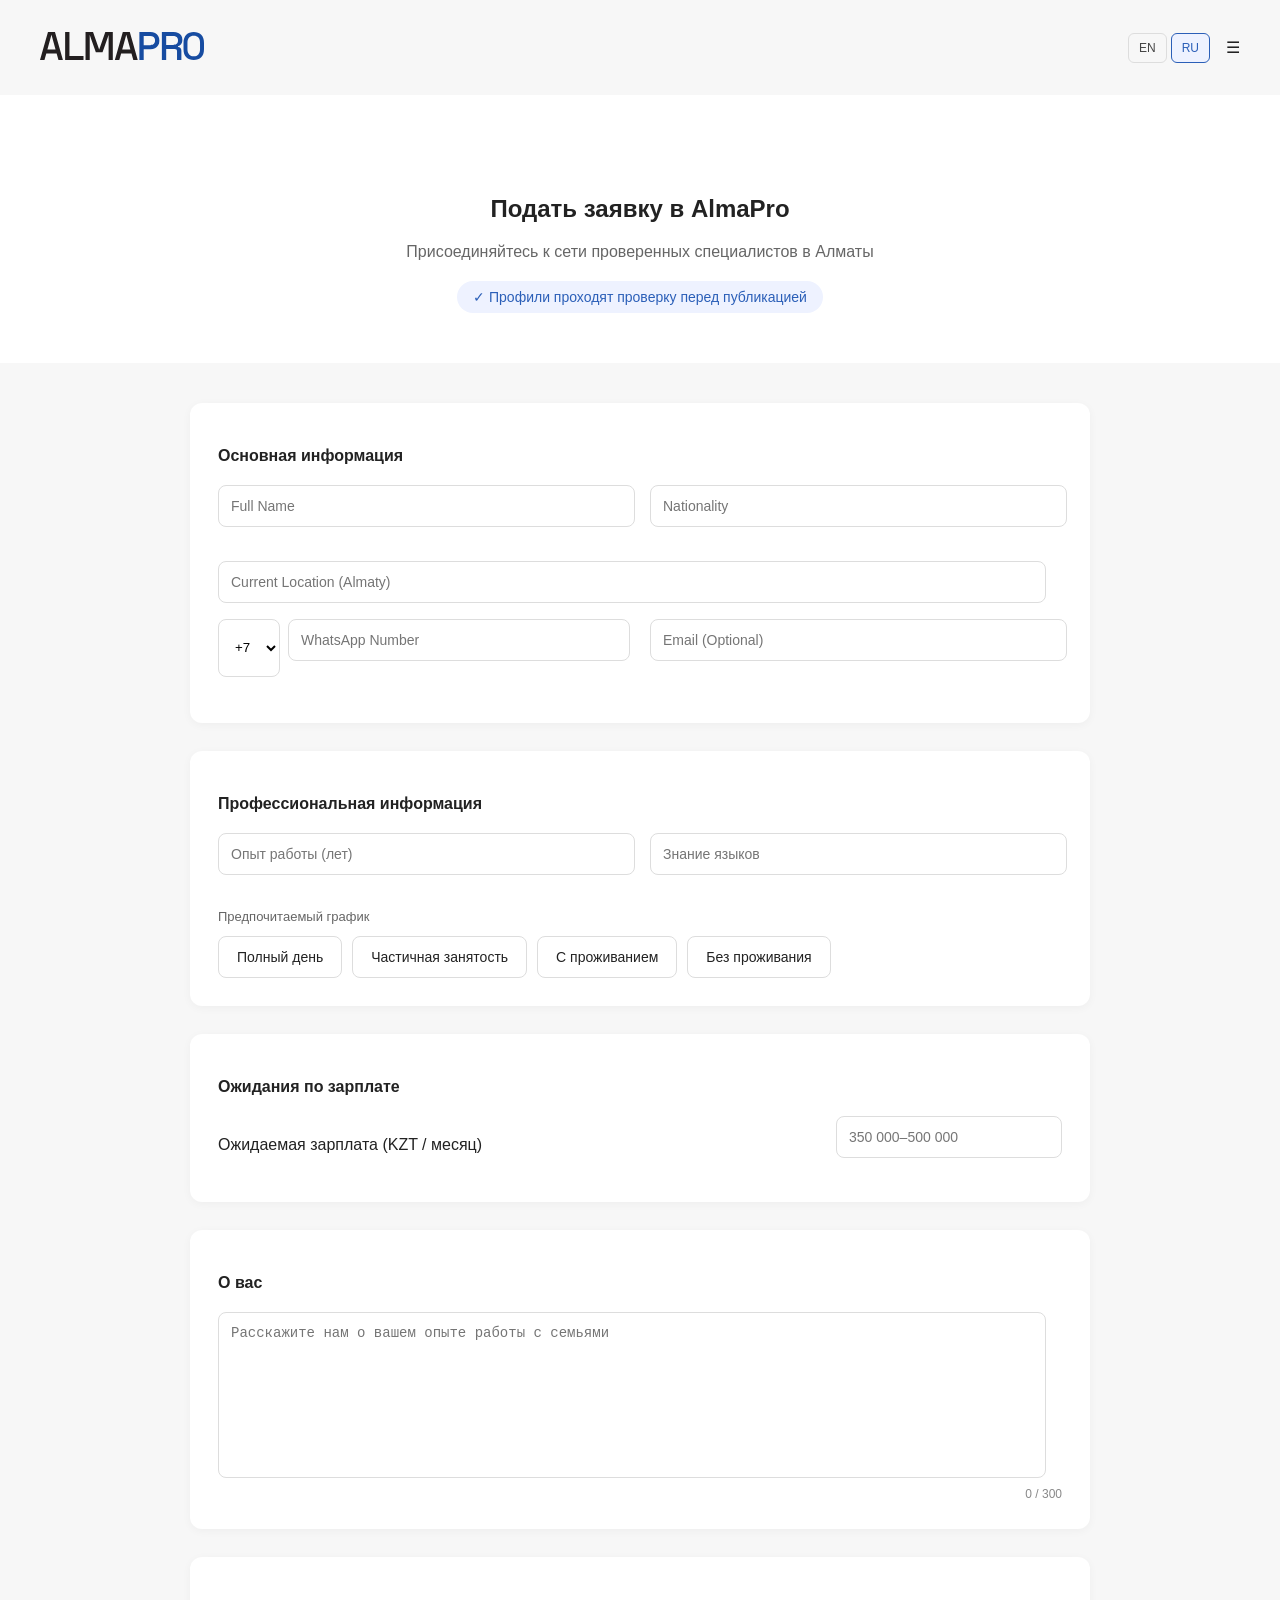
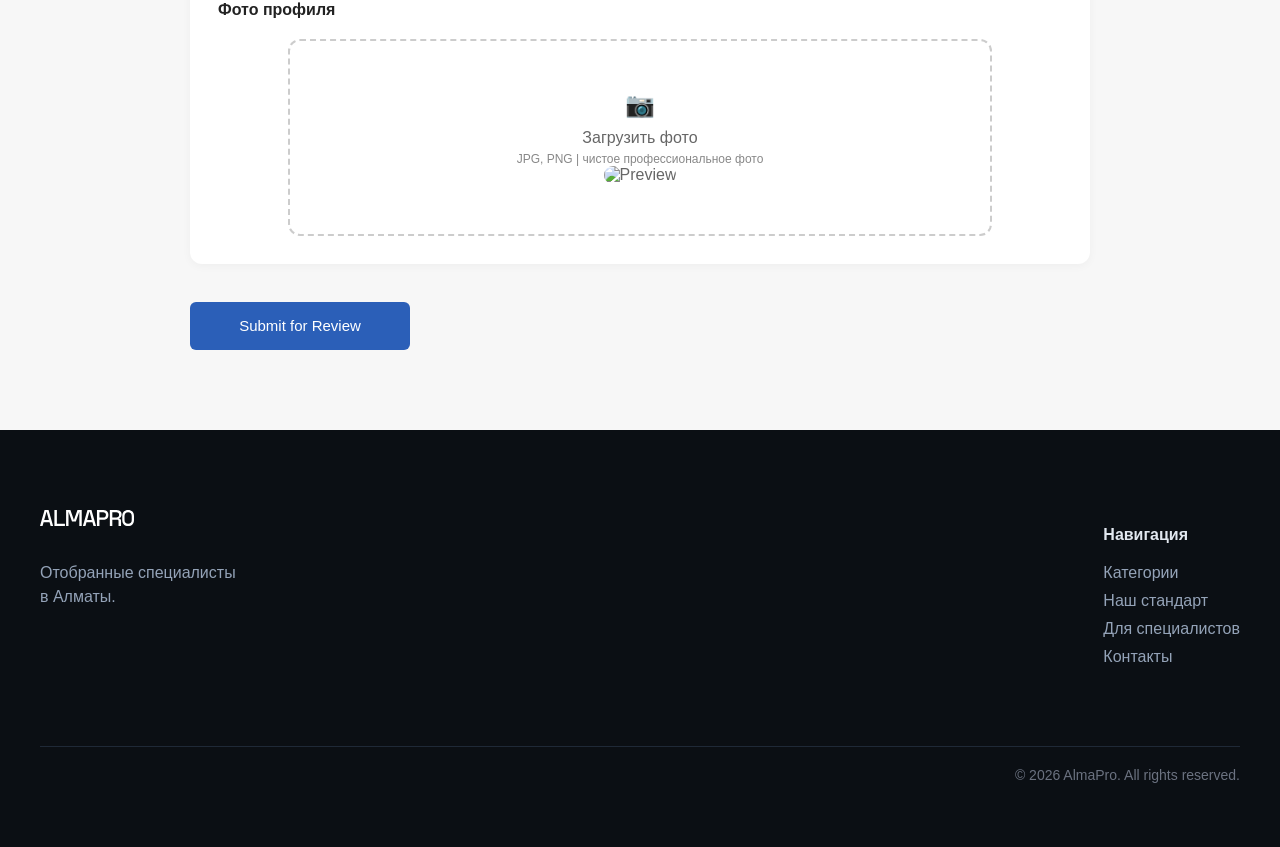
==== apply-ru.html @ a40aee58 "updates on submit field" ====
<!DOCTYPE html>
<html lang="en">
<head>
<meta charset="UTF-8">
<meta name="viewport" content="width=device-width, initial-scale=1.0">
<title>Apply | AlmaPro</title>
<link rel="stylesheet" href="main.css">
</head>

<body>

<header class="header">
  <div class="container header-inner">

    <div class="logo">
      <a href="index-ru.html">
        <img src="images/almapro-logo.svg" alt="AlmaPro">
      </a>
    </div>

  <div class="header-right">
    
    <div class="lang-switch">
      <a href="apply.html">EN</a>
      <a href="apply-ru.html" class="active">RU</a>
    </div>

    <div class="menu" id="openMenu">☰</div>

  </div>

</div>

<!-- SIDE MENU -->
<div class="side-menu" id="sideMenu">
  <div class="menu-header">
    <span class="close-btn" id="closeMenu">✕</span>
  </div>

<nav class="menu-links">
  <a href="index-ru.html">Главная</a>
  <a href="nannies-ru.html">Найти специалиста</a>
  <a href="apply-ru.html">Для специалистов</a>
  <a href="contact-ru.html">Контакты</a>
</nav>
</div>

  </div>
</header>


<!-- HERO -->
<section class="apply-hero">
  <div class="container center">

    <h1>Подать заявку в AlmaPro</h1>
    <p class="subtitle">Присоединяйтесь к сети проверенных специалистов в Алматы</p>

    <div class="badge"> ✓ Профили проходят проверку перед публикацией</div>

  </div>
</section>

<!-- APPLY FORM -->
<section class="apply-form">
  <div class="form-wrapper">

    <div class="form-inner">

      <form action="https://hook.us2.make.com/3hrunneea1o2ublenxuwa3zp6x5nhg06" method="POST">
        <input type="hidden" name="_next" value="success-ru.html">

        <!-- BASIC -->
        <div class="form-block">
          <h3>Основная информация</h3>

          <div class="form-row">
            <input type="text" name="full_name" placeholder="Full Name" required>
            <input type="text" name="nationality" placeholder="Nationality">
          </div>

          <input type="text" name="location" placeholder="Current Location (Almaty)" required>

          <div class="form-row">
            <div class="phone-input">
              <select name="country_code">
                <option value="+7">+7</option>
              </select>
              <input type="text" name="whatsapp" placeholder="WhatsApp Number" required>
            </div>

            <input type="email" name="email" placeholder="Email (Optional)">
          </div>
        </div>

        <!-- PROFESSIONAL -->
        <div class="form-block">
          <h3>Профессиональная информация</h3>

          <div class="form-row">
            <input type="text" name="experience" placeholder="Опыт работы (лет)">
            <input type="text" name="languages" placeholder="Знание языков">
          </div>

          <p class="label">Предпочитаемый график</p>

          <div class="tags">
            <div class="tag">Полный день</div>
            <div class="tag">Частичная занятость</div>
            <div class="tag">С проживанием</div>
            <div class="tag">Без проживания</div>
          </div>
          <input type="hidden" name="schedule" id="scheduleInput">
        </div>

        <!-- SALARY -->
        <div class="form-block">
          <h3>Ожидания по зарплате</h3>

          <div class="salary-row">
            <span>Ожидаемая зарплата (KZT / месяц)</span>
            <input type="text" name="salary" placeholder="350 000–500 000">
          </div>
        </div>

        <!-- ABOUT -->
        <div class="form-block">
          <h3>О вас</h3>

          <textarea id="about" name="about" maxlength="300"
            placeholder="Расскажите нам о вашем опыте работы с семьями"></textarea>

          <div class="char-count">0 / 300</div>
        </div>

        <!-- PROFILE PHOTO -->
    <div class="form-block">
  <h3>Фото профиля</h3>

     <label class="upload-box">

    <!-- FILE INPUT -->
    <input type="file" id="photoInput" accept="image/*">

    <!-- UPLOAD UI -->
    <div class="upload-content" id="uploadContent">
      <div class="upload-icon">📷</div>
      <p>Загрузить фото</p>
      <span>JPG, PNG | чистое профессиональное фото</span>
    </div>

    <!-- IMAGE PREVIEW -->
    <img id="previewImage" alt="Preview" />

  </label>

  <!-- HIDDEN INPUT (VERY IMPORTANT) -->
  <input type="hidden" name="photo_url" id="photoUrl">

</div>

       <form id="applyForm" action="https://hook.us2.make.com/3hrunneea1o2ublenxuwa3zp6x5nhg06" method="POST">

       <input type="hidden" name="_subject" value="New Application - AlmaPro">

<!-- SUBMIT -->
<button type="submit" class="btn btn-primary">Submit for Review</button>

      </form>

    </div>

  </div>
</section>


<!--footer-->
<footer class="footer">
  <div class="container footer-inner">

    <!-- LEFT -->
    <div class="footer-left">
  <a href="index-ru.html">
    <img src="images/almapro-logo-white.svg" class="footer-logo">
  </a>

  <p>
    <a href="index-ru.html" class="footer-link-text">
      <p>
Отобранные специалисты<br>в Алматы.
</p>
    </a>
  </p>
</div>

<!-- RIGHT -->
<div class="footer-right">
  <p class="footer-title">Навигация</p>

<a href="nannies-ru.html">Категории</a>
<a href="index-ru.html">Наш стандарт</a>
<a href="apply-ru.html">Для специалистов</a>
<a href="contact-ru.html">Контакты</a>
</div>

</div>

  <div class="footer-bottom container">
    <div class="footer-line"></div>
    <p>© 2026 AlmaPro. All rights reserved.</p>
  </div>

</footer>

<script>
window.addEventListener("load", function () {

  const form = document.querySelector("#applyForm");

  if (!form) return;

  form.addEventListener("submit", async function(e) {
    e.preventDefault();

    const submitBtn = form.querySelector("button[type='submit']");
    if (submitBtn) submitBtn.disabled = true;

    // 🚫 Block if upload not finished
    if (window.uploadFinished && !window.uploadFinished()) {
      alert("Please wait for photo upload to finish 📸");
      if (submitBtn) submitBtn.disabled = false;
      return;
    }

    const data = new FormData(form);

    try {
      const response = await fetch(form.action, {
        method: "POST",
        body: data,
        headers: { 'Accept': 'application/json' }
      });

      if (response.ok) {
        window.location.href = "https://almapro.kz/success-ru.html";
      } else {
        alert("Something went wrong. Try again.");
        if (submitBtn) submitBtn.disabled = false;
      }

    } catch (err) {
      alert("Network error. Try again.");
      if (submitBtn) submitBtn.disabled = false;
    }

  });

});
</script>


<script>
window.addEventListener("scroll", function() {
  const header = document.querySelector(".header");

  if (window.scrollY > 50) {
    header.classList.add("shrink");
  } else {
    header.classList.remove("shrink");
  }
});
</script>

<script>
document.addEventListener("DOMContentLoaded", () => {
  const fileInput = document.querySelector('input[type="file"]');

  if (!fileInput) return;

  fileInput.addEventListener("change", () => {
    if(fileInput.files.length > 0){
      alert("Photo selected: " + fileInput.files[0].name);
    }
  });
});
</script>

<script>
// ===== TAG SELECTION (SCHEDULE) =====

document.addEventListener("DOMContentLoaded", () => {

  const tags = document.querySelectorAll(".tag");
  const scheduleInput = document.getElementById("scheduleInput");

  tags.forEach(tag => {
    tag.addEventListener("click", () => {

      tag.classList.toggle("active");

      // collect selected tags
      const selected = Array.from(document.querySelectorAll(".tag.active"))
        .map(tag => tag.innerText);

      // update hidden input
      if (scheduleInput) {
        scheduleInput.value = selected.join(", ");
      }

    });
  });

});
</script>

<script>
document.addEventListener("DOMContentLoaded", () => {

  const fileInput = document.getElementById("photoInput");
  const photoUrlInput = document.getElementById("photoUrl");
  const previewImage = document.getElementById("previewImage");
  const uploadContent = document.getElementById("uploadContent");

  let uploadFinished = false;

  if (!fileInput) return;

  fileInput.addEventListener("change", async () => {

    uploadFinished = false;

    const file = fileInput.files[0];
    if (!file) return;

    // 🔹 Show preview immediately
    const reader = new FileReader();
    reader.onload = function(e) {
      if (previewImage) {
        previewImage.src = e.target.result;
        previewImage.style.display = "block";
      }
      if (uploadContent) {
        uploadContent.style.display = "none";
      }
    };
    reader.readAsDataURL(file);

    // 🔹 Upload to Cloudinary
    const formData = new FormData();
    formData.append("file", file);
    formData.append("upload_preset", "almapro_upload");

    try {
      const res = await fetch("https://api.cloudinary.com/v1_1/dxepkw1qb/image/upload", {
        method: "POST",
        body: formData
      });

      const data = await res.json();

      // Save URL for Formspree
      photoUrlInput.value = data.secure_url;

      uploadFinished = true; // ✅ upload complete

    } catch (err) {
      alert("Upload failed ❌");
    }

  });

  // Make uploadFinished available globally
  window.uploadFinished = () => uploadFinished;

});
</script>

<!--Navigation-->
<script>
document.addEventListener("DOMContentLoaded", () => {
  const openBtn = document.getElementById("openMenu");
  const closeBtn = document.getElementById("closeMenu");
  const menu = document.getElementById("sideMenu");
  const overlay = document.getElementById("navOverlay");

  if (!openBtn || !menu || !overlay) return; // 🔥 prevents crash

  openBtn.addEventListener("click", () => {
    menu.classList.add("active");
    overlay.classList.add("active");
  });

  if (closeBtn) {
    closeBtn.addEventListener("click", closeMenu);
  }

  overlay.addEventListener("click", closeMenu);

  function closeMenu() {
    menu.classList.remove("active");
    overlay.classList.remove("active");
  }
});
</script>

</body>
</html>
---- main.css ----
body{
font-family: Arial, sans-serif;
margin:0;
background:#f7f7f7;
color:#222;
}

.container{
max-width:1200px;
margin:auto;
padding:20px;
}

/* HEADER */
.header{
position:sticky;
top:0;
background:#f7f7f7;
z-index:100;
transition:all 0.3s ease;
}

.header-inner{
display:flex;
justify-content:space-between;
align-items:center;
height:55px;
transition:all 0.3s ease;
}

.logo img{
height:28px;
transition:all 0.3s ease;
}

/* SHRINK STATE */
.header.shrink .header-inner{
height:35px;
}

.header.shrink .logo img{
height:24px;
}

.header.shrink{
box-shadow:0 2px 8px rgba(0,0,0,0.05);
}

.hero{
background:#ffffff;
padding:80px 0 90px 0;
text-align:left;
}

.hero-text{
max-width:800px;
}

.btn-primary{
background:#2b5fb8;
color:white;
border:none;
padding:12px 24px;
border-radius:6px;
cursor:pointer;
font-size:16px;
}

.hero{
padding:80px 0 90px 0;
}

.hero-inner{
max-width:1100px;
margin:auto;
display:flex;
}

.hero h1{
font-size:42px;
margin-bottom: 40px;
margin-top: 20px;
}

.hero p{
font-size:22px;
color:#161616;
font-weight:400;
margin-bottom:30px;
}

.hero-features{
list-style:none;
padding:0;
margin-bottom:32px;
}

.hero ul{
margin-bottom:30px;
}

.hero-list li{
margin-bottom:8px;
list-style:none;
}

.hero-list li::before{
content:"✓";
color:#2f5fd0;
margin-right:8px;
}

.hero-features li{
margin-bottom:8px;
}

.hero-buttons {
  margin-top: 40px;
  display: flex;
  gap: 16px;
  align-items: center; /* 🔥 KEY FIX */
}

.hero-buttons .btn {
  height: 48px;
  display: flex; /* 🔥 ensures full stretch */
}

/* BASE BUTTON */
.btn {
  display: inline-flex;
  align-items: center;
  justify-content: center;

  height: 48px;
  min-width: 220px;
  padding: 0 22px;

  border-radius: 6px;
  font-size: 15px;
  line-height: 1;

  text-decoration: none !important;
  box-sizing: border-box;
}

/* PRIMARY */
.btn-primary {
  background: #2b5fb8;
  color: #fff;
  box-sizing: border-box; /* 🔥 CRITICAL */
  border: 1px solid transparent; /* 🔥 balances height */
}

.btn-primary:hover {
  background: #1f4fa3;
  transform: translateY(-2px);
}

/* SECONDARY */
.btn-secondary {
  background: #fff;
  border: 1px solid #d1d5db;
  color: #111;
  box-sizing: border-box; /* 🔥 CRITICAL */
}
.btn-secondary:hover {
  background: #f3f4f6;
}

.hero-note{
margin-top:35px;
font-size:14px;
font-weight:200;
color:#535353;
}

.categories{
padding:70px 0 90px 0;
background:#f7f7f7;
}

.categories h2{
font-size:28px;
margin-bottom:40px;
}

.category-card h3 {
  color: #222;
}

.categories-grid{
display:grid;
grid-template-columns:repeat(3,1fr);
gap:20px;
}

.category-card{
background:white;
padding:24px;
border-radius:8px;
border:1px solid #e6e6e6;
transition:all 0.25s ease;
}

.category-card {
  display: block;              /* makes <a> behave like a card */
  text-decoration: none;       /* remove blue underline */
  color: inherit;              /* remove blue text */
}

.category-card * {
  text-decoration: none;
  color: inherit;
}

.card-link {
  color: #2f5fd0;
  font-weight: 500;
  text-decoration: underline;
}

.card-link {
  transition: all 0.2s ease;
}

.category-card:hover .card-link {
  transform: translateX(4px);
}

.category-card:hover{
transform:translateY(-6px);
box-shadow:0 12px 28px rgba(0,0,0,0.08);
}

.category-card h3{
margin-bottom:10px;
}

.category-card p{
margin-bottom:15px;
color:#555;
}

.coming{
color:#888;
font-size:14px;
}

section{
padding:80px 0;
}

.standard{
padding:80px 0;
background:#ffffff;
}

.standard-inner {
  display: flex;
  align-items: flex-start;
  justify-content: space-between;

  gap: 120px;              /* 🔥 big separation */
}

.standard-left {
  max-width: 420px;
  margin-right: auto;      /* pushes right side away */
}

.standard-right {
  max-width: 520px;
  margin-left: auto;
  padding-right: 20px; /* subtle push to edge */
}

/* LIST + DIVIDER */
.standard-list {
  border-left: 2px solid #e5e7eb; /* 🔥 light grey */
  padding-left: 28px;             /* 🔥 more space after line */
}

.standard-list li {
  margin-bottom: 16px; /* 🔥 more vertical spacing */
  line-height: 1.6;
}

.professionals{
background:#f7f7f7;
padding:80px 0;
}

.professionals h2{
margin-bottom:20px;
}

.professionals p{
max-width:520px;
margin-bottom:30px;
color:#555;
line-height:1.6;
}

.footer{
background:#0b0f14;
color:#cbd5e1;
padding:60px 0 30px;
}

.footer-inner{
display:flex;
justify-content:space-between;
align-items:flex-start;
}

.footer-left{
max-width:220px;
text-decoration: none;
}

.footer-left a {
  text-decoration: none;  /* ❌ remove underline */
  color: #94a3b8;         /* match your paragraph color */
}

.footer-left a:hover {
  color: #cbd5e1;         /* optional hover (same tone as footer) */
}

.footer-logo{
height:16px;
margin-bottom:15px;
}

.footer-left p{
color:#94a3b8;
line-height:1.5;
}

.footer-right{
text-decoration: none;
display:flex;
flex-direction:column;
gap:10px;
}

.footer-title{
color:#e2e8f0;
font-weight:600;
margin-bottom:10px;
}

.footer-right a{
color:#94a3b8;
text-decoration:none;
transition:color .2s ease;
}

.footer-right a:hover{
color:white;
}

.footer-bottom{
margin-top:40px;
}

.footer-line{
height:1px;
background:#1f2937;
margin-bottom:20px;
}

.footer-bottom p{
text-align:right;
font-size:14px;
color:#6b7280;
}


/* SPECIALIST PAGE*/
.specialist-card hr{
margin:15px 0;
border:none;
border-top:1px solid #e5e7eb;
}

.specialist-card a{
color:#2b5fb8;
text-decoration:none;
font-weight:500;
}

.load-more{
text-align:center;
margin-top:150px;
}

.nannies-page{
background:#f7f7f7;
padding:80px 0;
}


.list-header{
display:flex;
justify-content:space-between;
align-items:flex-start;
margin-bottom:40px;
}


.sort-box{
text-align:right;
}


.sort-btn{
border:1px solid #ccc;
background:white;
padding:6px 12px;
border-radius:4px;
margin-bottom:5px;
}


.nannies-grid{
display:grid;
grid-template-columns:repeat(3,1fr);
gap:30px;
}


.nanny-card{
background:white;
border:1px solid #e5e7eb;
border-radius:10px;
padding:20px;
display:flex;
gap:15px;
transition:all .25s ease;
}


.nanny-card:hover{
transform:translateY(-4px);
box-shadow:0 10px 20px rgba(0,0,0,0.06);
}


.nanny-card img{
width:70px;
height:70px;
border-radius:8px;
object-fit:cover;
}


.nanny-info h3{
margin-bottom:6px;
}


.nanny-info p{
color:#555;
margin-bottom:6px;
}


.location{
font-size:14px;
color:#777;
}


.nanny-info a{
color:#2b5fb8;
text-decoration:none;
font-weight:500;
}


.load-more{
text-align:center;
margin-top:50px;
}

/* NANNIES INTRO */

.nannies-intro{
background:#ffffff;
padding:80px 0 70px 0;
}

.nannies-intro h1{
margin-bottom:15px;
}

.intro-sub{
max-width:520px;
color:#555;
margin-bottom:30px;
}

.intro-list{
padding-left:18px;
color:#444;
line-height:1.8;
}


/* PROFESSIONALS LIST */

.nannies-page{
background:#f7f7f7;
padding:80px 0;
}

.list-header{
display:flex;
justify-content:space-between;
align-items:flex-start;
margin-bottom:40px;
}

.sort-dropdown{
position:relative;
display:inline-block;
}

.sort-btn{
border:1px solid #ccc;
background:white;
padding:12px 70px;
border-radius:10px;
cursor:pointer;
font-size:15px;
display:flex;
align-items:center;
gap:8px;
transition:all .2s ease;
}

.sort-btn:hover{
border-color:#999;
}

.arrow{
font-size:12px;
}

/* Dropdown menu */
.sort-menu{
position:absolute;
top:110%;
left:0;
background:white;
border:1px solid #ddd;
border-radius:10px;
box-shadow:0 10px 20px rgba(0,0,0,0.08);
padding:10px 0;
display:none;
min-width:180px;
z-index:100;
}

.sort-menu.active{
display:block;
}

.sort-item{
padding:10px 15px;
cursor:pointer;
font-size:14px;
}

.sort-item:hover{
background:#f3f4f6;
}

/* GRID */

.nannies-grid{
display:grid;
grid-template-columns:repeat(3,1fr);
gap:30px;
align-items:stretch;
}

/* CARD */

.nanny-card{
background:white;
border:1px solid #e5e7eb;
border-radius:12px;
padding:20px;

display:flex;
flex-direction:column;
justify-content:space-between;

height:100%;
}

.nanny-card:hover{
transform:translateY(-3px);
box-shadow:0 10px 20px rgba(0,0,0,0.06);
}

/* TOP SECTION */

.card-top{
display:flex;
gap:16px;
align-items:center;
}

.card-top img{
width:100px;
height:100px;
border-radius:10px;
object-fit:cover;
box-shadow:0 4px 10px rgba(0,0,0,0.08);
}

/* TEXT */

.card-info h3{
margin-bottom:4px;
font-size:16px;
}

.experience{
font-size:13px;
color:#777;
margin-bottom:3px;
}

.status{
font-size:13px;
font-weight:500;
}

.available{
color:#2b5fb8;
}

.nanny-info a:hover{
text-decoration:underline;
}

/* STATUS */

.status{
font-size:13px;
font-weight:500;
}

.available{
color:#2b5fb8;
}

.booked{
color:#666;
}

.unknown{
color:#9ca3af;
}

/* DIVIDER */

.card-divider{
border-top:2px solid #2b5fb8;
opacity:.3;
margin-top:10px;
}

/* FOOTER */

.card-footer{
margin-top:auto;
}

.profile-link{
color:#2b5fb8;
text-decoration:none;
font-weight:500;
font-size:14px;
}

.profile-link:hover{
text-decoration:underline;
}

/* LOAD MORE */

.load-more{
text-align:center;
margin: 100px;
}


/* PROFILE HERO */
.profile-hero{
background:#ffffff;
padding:60px 0;
}

.profile-top{
display:flex;
gap:40px;
align-items:center;
}

.profile-photo img{
width:220px;
border-radius:10px;
}

.profile-info h1{
margin-bottom:5px;
}

.role{
color:#666;
margin-bottom:15px;
}

.meta p{
margin-bottom:6px;
}

.available{
color:#2b5fb8;
font-weight:500;
}

.note{
font-size:14px;
color:#777;
margin-top:10px;
}

/* SECTIONS */
.profile-section{
padding:60px 0;
background:#ffffff;
}

.profile-section h2{
margin-bottom:20px;
}

.about-text{
max-width:700px;
color:#555;
}

/* GRID INFO */
.info-grid{
display:grid;
grid-template-columns:repeat(2,1fr);
gap:30px;
margin-top:20px;
}

.label{
font-size:14px;
color:#777;
margin-bottom:5px;
}

/* REVIEWS */
.profile-reviews{
background:#f7f7f7;
padding:60px 0;
}

.reviews-grid{
display:flex;
gap:40px;
margin-top:20px;
}

.review{
max-width:300px;
color:#555;
}

.review-btn{
margin-top:30px;
}

.review-btn a {
  margin-top: 20px;
}

  /* BACK BUTTON */
  .back-btn{
  text-align:center;
  margin-top:100px;
  }


/* APPLY PAGE */
body{
background:#f7f7f7;
}

.apply-hero{
background:white;
padding:60px 0 30px;
text-align:center;
}

.subtitle{
color:#666;
margin:10px 0 20px;
}

.badge{
display:inline-block;
background:#eef2ff;
color:#2b5fb8;
padding:8px 16px;
border-radius:20px;
font-size:14px;
}

.form-inner {
  max-width: 900px;
  margin: 0 auto;
  padding: 0 20px; /* 🔥 MATCH THIS */
}

/* FORM */
.apply-form{
background:#f7f7f7;
padding:40px 0 80px;
}

.form-wrapper {
  max-width: 1200px;
  margin: 0 auto;
  padding: 0 20px;
}

.form-block{
background:white;
padding:28px; /* was 25 */
border-radius:12px; /* smoother */
margin-bottom:28px;
box-shadow:0 2px 10px rgba(0,0,0,0.04);
}

input {
  margin-bottom: 0; /* 🔥 remove extra stacking conflict */
}

.phone-input {
  display: flex;
  gap: 8px;
}

.phone-input select {
  padding: 12px;
  border: 1px solid #ddd;
  border-radius: 8px;
  background: white;
}

.phone-input input {
  flex: 1;
}

.form-block h3 {
  margin-bottom: 20px;
  font-size: 16px;
  font-weight: 600;
}

.form-row {
  display: grid;
  grid-template-columns: 1fr 1fr;
  gap: 20px; /* 🔥 increase from 15 */
  margin-bottom: 18px;
}

.form-block input{
margin-bottom: 16px; /* was 15 / 10 mixed */
flex:1;
}

/*salary block*/
.salary-row{
display:flex;
justify-content:space-between;
align-items:center;
gap:20px;
flex-wrap:wrap;
}

.salary-row input{
max-width:200px;
}

input, textarea{
width:95%;
padding:12px;
border:1px solid #ddd;
border-radius:8px;
font-size:14px;
background: #fff;
}

textarea{
width:95%;
padding:12px;
border:1px solid #ddd;
border-radius:8px;
font-size:14px;
min-height:140px;
resize:none;
}

.label {
  margin: 18px 0 12px;
  font-size: 13px;
  color: #666;
}

.tags{
display:flex;
gap:10px;
flex-wrap:wrap;
margin-top:10px;
}

.tags span{
padding:8px 14px;
border:1px solid #ccc;
border-radius:8px;
cursor:pointer;
}

.tags-row{
display:flex;
gap:12px;
margin-top:10px;
}

.upload-box {
  border: 2px dashed #ccc;
  padding: 50px;
  text-align: center;
  border-radius: 12px;
  color: #666;
  background: white;
  cursor: pointer;
  transition: 0.2s;
  display: block;
  width: 100%;
  max-width: 600px;
  margin: 0 auto;
}

.upload-box:hover {
  border-color: #2b5fb8;
  background: #f9fbff;
}

.upload-box input {
  display: none;
}

.upload-content {
  display: flex;
  flex-direction: column;
  align-items: center;
}

.upload-content p {
  margin: 10px 0 5px;
  font-weight: 500;
}

.upload-content span {
  font-size: 12px;
  color: #888;
}

.upload-icon {
  font-size: 24px;
}

#previewImage {
  width: 100%;
  max-height: 200px;
  object-fit: cover;
  border-radius: 10px;
}

.form-note{
text-align:center;
color:#777;
margin:20px 0;
}

.center{
text-align:center;
}

.tag{
padding:12px 18px;
border:1px solid #ddd;
border-radius:8px;
text-align:center;
cursor:pointer;
transition:all .2s ease;
background:white;
font-size:14px;
flex:unset; /* 🔥 important */
}

/* Hover */
.tag:hover{
border-color:#2b5fb8;
color:#2b5fb8;
}

/* Active */
.tag.active{
background:#2b5fb8;
color:white;
border-color:#2b5fb8;
}

.char-count{
text-align:right;
font-size:12px;
color:#888;
margin-top:5px;
}

input {
  margin-bottom: 10px;
}

input:focus, textarea:focus{
outline:none;
border-color:#2b5fb8;
box-shadow:0 0 0 2px rgba(43,95,184,0.1);
}

.btn-primary{
margin-top: 10px;
transition:all .2s ease;
}

.btn-primary:hover{
transform:translateY(-2px);
box-shadow:0 8px 20px rgba(0,0,0,0.1);
}


/* SUCCESS STATE */
.success-message{
display:none;
text-align:center;
padding:80px 20px;
}

.success-box{
background:white;
padding:40px;
border-radius:12px;
max-width:500px;
margin:auto;
box-shadow:0 10px 30px rgba(0,0,0,0.05);
}

.success-icon{
font-size:32px;
color:#2b5fb8;
margin-bottom:20px;
}

.success-message{
display:none;
text-align:center;
padding:80px 20px;
animation:fadeIn 0.4s ease;
}

@keyframes fadeIn{
from{
opacity:0;
transform:translateY(10px);
}
to{
opacity:1;
transform:translateY(0);
}
}

/* HERO contact */
.contact-hero{
background:#f7f7f7;
padding:60px 0 30px;
}

.contact-sub{
margin-top:10px;
max-width:500px;
color:#555;
}

.contact-note{
margin-top:15px;
color:#666;
}

.contact-list{
margin-top:25px;
line-height:2;
color:#444;
}

/* CARDS */
.contact-grid{
display:grid;
grid-template-columns:1fr 1fr;
gap:20px;
margin-top:20px;
}

.contact-card{
background:white;
padding:20px;
border-radius:10px;
border:1px solid #e5e7eb;
transition:.25s ease;
}

.contact-card:hover{
transform:translateY(-4px);
box-shadow:0 10px 20px rgba(0,0,0,0.05);
}

.card-divider{
margin:15px 0;
border-top:1px solid #e5e7eb;
}

.contact-link{
color:#2b5fb8;
text-decoration:none;
font-weight:500;
}

/* FORM */
.contact-form{
background:#f7f7f7;
padding:60px 0 60px;
}

.form-note{
margin-top:10px;
color:#666;
font-size:14px;
}

/* OVERLAY */
.nav-overlay {
  position: fixed;
  top: 0;
  left: 0;
  width: 100%;
  height: 100%;
  background: rgba(0,0,0,0.5);
  opacity: 0;
  visibility: hidden;
  transition: 0.3s;
  z-index: 999;
}

.menu {
  cursor: pointer;   /* 🔥 makes it feel clickable */
}

.menu:hover {
  opacity: 0.7;
}

/* MENU PANEL */
.side-menu {
  position: fixed;
  top: 0;
  right: -100%;
  width: 280px;
  height: 100%;

  background: #f7f7f7;           /* 🔥 light gray */
  border-left: 1px solid #e5e7eb; /* 🔥 subtle border */

  padding: 30px 20px;
  transition: 0.3s;
  z-index: 1000;

  display: flex;
  flex-direction: column;
}

/* ACTIVE STATE */
.side-menu.active {
  right: 0;
}

.nav-overlay.active {
  opacity: 1;
  visibility: visible;
}

/* MENU CONTENT */
.menu-header {
  display: flex;
  justify-content: flex-end;
}

.close-btn {
  font-size: 24px;
  cursor: pointer;
  color: #222;
}

.menu-links {
  margin-top: 40px;
  display: flex;
  flex-direction: column;
  gap: 20px;
}

.menu-links a {
  color: #222;
  text-decoration: none;
  font-size: 18px;
  transition: 0.2s;
}

.menu-links a:hover {
  color: #2b5fb8;
}

html {
  scroll-behavior: smooth;
}



/*Mobile main page*/
@media (max-width: 768px) {

    /* ✅ GLOBAL SIDE SPACING */
  .container {
  max-width: 100%;
  margin: 0 auto;
  padding-left: 22px;
  padding-right: 22px;
}

 /* ✅ ALIGN HEADER WITH CONTENT */
.header {
    background: #f7f7f7;
  }
 
  .header-inner {
    padding-left: 22px;
    padding-right: 22px;
    height: 50px;
    display: flex;
    align-items: center;
    justify-content: space-between;
  }

  /* ✅ LOGO SIZE (smaller, cleaner) */
  .logo img {
    height: 24px;
  }

  /* ✅ BURGER ICON (bigger + balanced) */
  .menu {
    font-size: 22px;
    line-height: 1;
  }

  /* ✅ HERO EXTRA CONTROL */
  .hero {
    padding-left: 20px;
    padding-right: 20px;
  }

  /* ✅ SECTIONS ALIGNMENT */
  .categories,
  .standard,
  .professionals {
    padding-left: 0;
    padding-right: 0;
  }

  /* ✅ HERO */
  .hero {
    padding: 40px 0;
  }

   .hero-inner {
    padding-left: 22px;
    padding-right: 22px;
  }

  .hero-text {
    max-width: 100%;
  }

  .hero h1 {
    font-size: 28px;
    margin-bottom: 20px;
  }

  .hero p {
    font-size: 16px;
    margin-bottom: 20px;
  }

  /* ✅ LIST */
  .hero-list li {
    font-size: 14px;
  }

  /* ✅ BUTTONS STACK (IMPORTANT) */
  .hero-buttons {
    display: flex;
    flex-direction: column;
    gap: 12px;
  }

  .hero-buttons a {
    margin: 0 !important;
    width: 100%;
    justify-content: center;
  }

  .btn {
    width: 100%;
    height: 48px;
  }

  /* ✅ CATEGORIES (FIX GRID) */
  .categories-grid {
    grid-template-columns: 1fr;
    gap: 16px;
  }

  .category-card {
    width: 100%;
    margin: 0 auto;
    box-sizing: border-box;
    display: block;
    text-decoration: none;
    color: inherit;
    transition: all 0.25s ease;
  }

  .category-card:hover {
  transform: translateY(-4px);
  box-shadow: 0 10px 24px rgba(0,0,0,0.08);
}

category-card:active {
  transform: scale(0.98);
}

  /* ✅ STANDARD SECTION (CRITICAL FIX) */
  .standard-inner {
    flex-direction: column;
    gap: 40px;
  }

  .standard-list {
    border-left: none;
    border-top: 2px solid #e5e7eb;
    padding-left: 0;
    padding-top: 20px;
  }

  /* ✅ PROFESSIONALS */
  .professionals p {
    max-width: 100%;
  }

  .professionals .btn-primary {
    width: 100%;
    display: inline-flex;
    justify-content: center;
  }

  /* ✅ FOOTER STACK */
  .footer-inner {
    flex-direction: column;
    gap: 30px;
  }

  .footer-bottom p {
    text-align: center;
  }

  /* ✅ PREVENT ZOOM / SIDE SCROLL */
  html, body {
    overflow-x: hidden;
  }

  * {
    max-width: 100%;
  }
}


/* MOBILE PROFESSIONALS PAGE */
@media (max-width: 768px) {

  .nannies-page {
  position: relative;
  z-index: 1;
}

.sort-menu {
  z-index: 9999;
}

  /* ✅ CONTAINER SPACING */
  .container {
    max-width: 100%;
    padding-left: 22px;
    padding-right: 22px;
  }

  /* =========================
     INTRO SECTION
  ========================= */
  .nannies-intro {
    padding: 40px 0;
  }

  .nannies-intro h1 {
    font-size: 26px;
    margin-bottom: 15px;
  }

  .intro-sub {
    font-size: 15px;
    margin-bottom: 20px;
  }

  .intro-list {
    padding-left: 16px;
  }

  .intro-list li {
    font-size: 14px;
    margin-bottom: 8px;
  }

  /* =========================
     HEADER SECTION (title + sort)
  ========================= */
  .list-header {
    flex-direction: column;
    gap: 20px;
    margin-bottom: 30px;
  }

  .list-header h1 {
    font-size: 24px;
  }

  .list-header p {
    font-size: 14px;
  }

  .sort-box {
    width: 100%;
  }

  .sort-btn {
    width: 100%;
    padding: 10px;
    text-align: left;
    border-radius: 6px;
  }

  /* =========================
     GRID → STACK
  ========================= */
  .nannies-grid {
    grid-template-columns: 1fr;
    gap: 50px;
  }

  /* =========================
     CARD (IMPORTANT)
  ========================= */
  .nanny-card {
    flex-direction: column;
    padding: 16px;
  }

  .card-top {
    display: flex;
    gap: 15px;
    align-items: center;
  }

  .nanny-card img {
    width: 80px;
    height: 80px;
    border-radius: 10px;
  }

  .card-info h3 {
    font-size: 16px;
    margin-bottom: 5px;
  }

  .experience {
    font-size: 13px;
    margin-bottom: 5px;
  }

  .status {
    font-size: 14px;
    font-weight: 500;
  }

  /* status colors */
  .status.available {
    color: #2b5fb8;
  }

  .status.booked {
    color: #777;
  }

  /* divider */
  .card-divider {
    height: 1px;
    background: #e5e7eb;
    margin: 15px 0;
  }

  /* footer link */
  .card-footer a {
    color: #2b5fb8;
    font-weight: 500;
    text-decoration: none;
  }


/*SORT BUTTON DROPDOWN*/
.sort-dropdown {
    position: relative;
    width: 100%;
  }

  .sort-btn {
    width: 100%;
    padding: 12px;
    border-radius: 8px;
    font-size: 14px;
    display: flex;
  justify-content: space-between;
  align-items: center;
  }

  /* DROPDOWN MENU FIX */
  .sort-menu {
    position: absolute;
    top: 110%;
    left: 0;
    width: 100%;
    background: white;
    border: 1px solid #e5e7eb;
    border-radius: 8px;
    box-shadow: 0 8px 20px rgba(0,0,0,0.08);
    display: none;
    z-index: 999;
  }

  .sort-menu.active {
    display: block;
  }

  .sort-item {
    padding: 12px;
    font-size: 14px;
  }

  .sort-item:hover {
    background: #f3f4f6;
  }

}

/*PROFILE PAGE*/

@media (max-width: 768px) {

  /* =========================
     CONTAINER
  ========================= */
  .container {
    padding-left: 22px;
    padding-right: 22px;
  }

  /* =========================
     HERO SECTION
  ========================= */
  .profile-top {
    flex-direction: column;
    align-items: flex-start;
    gap: 20px;
  }

  .profile-photo img {
    width: 100%;
    max-width: 140px;
    border-radius: 10px;
  }

  .profile-info h1 {
    font-size: 22px;
  }

  .role {
    font-size: 14px;
    margin-bottom: 10px;
  }

  .meta p {
    font-size: 14px;
  }

  /* BUTTON FULL WIDTH */
  .profile-info .btn-primary {
    width: 100%;
    display: block;
    text-align: center;
    margin-top: 15px;
  }

  .note {
    font-size: 13px;
  }

  /* =========================
     SECTIONS
  ========================= */
  .profile-section {
    padding: 40px 0;
  }

  .profile-section h2 {
    font-size: 20px;
  }

  .about-text {
    font-size: 14px;
  }

  /* =========================
     INFO GRID → STACK
  ========================= */
  .info-grid {
    grid-template-columns: 1fr;
    gap: 20px;
  }

  /* =========================
     REVIEWS
  ========================= */
  .reviews-grid {
    flex-direction: column;
    gap: 20px;
  }

  .review {
    max-width: 100%;
    font-size: 14px;
  }

  /* BUTTON UNDER REVIEWS */
  .profile-reviews .btn-primary {
    width: 100%;
    display: block;
    text-align: center;
    margin-top: 20px;
  }

  /* =========================
     OTHER NANNIES
  ========================= */
  .nannies-grid {
    grid-template-columns: 1fr;
    gap: 50px;
  }

  /* =========================
     BACK BUTTON
  ========================= */
  .back-btn {
    margin-top: 40px;
    padding-left: 22px;
    padding-right: 22px;
  }

  .back-btn .btn-primary {
    width: 100%;
    display: block;
    text-align: center;
  }

}

/*BUTTON FIX*/

@media (max-width: 768px) {
  .btn-primary {
    display: flex !important;
    align-items: center;
    justify-content: center;
  }
}


/*SUPPORT PAGE MOBILE*/
@media (max-width: 768px) {

  /* =========================
     CONTAINER
  ========================= */
  .container {
    padding-left: 22px;
    padding-right: 22px;
  }

  /* =========================
     HERO
  ========================= */
  .contact-hero {
    padding: 40px 0 20px;
  }

  .contact-hero h1 {
    font-size: 24px;
    margin-bottom: 10px;
  }

  .contact-sub {
    font-size: 14px;
  }

  .contact-note {
    font-size: 13px;
  }

  .contact-list {
    font-size: 14px;
    margin-top: 20px;
    padding-left: 16px;
  }

  /* =========================
     CONTACT CARDS
  ========================= */
  .contact-grid {
    grid-template-columns: 1fr;
    gap: 16px;
  }

  .contact-card {
    padding: 18px;
  }

  .contact-card h3 {
    font-size: 16px;
    margin-bottom: 5px;
  }

  .contact-card p {
    font-size: 14px;
  }

  .contact-link {
    display: inline-block;
    font-size: 14px;
  }

  /* =========================
     FORM
  ========================= */
  .contact-form {
    padding: 40px 0;
  }

  .form-wrapper h2 {
    font-size: 20px;
    margin-bottom: 15px;
  }

  .form-block {
    margin-bottom: 12px;
  }

  .form-block input,
  .form-block textarea {
    width: 100%;
    padding: 12px;
    font-size: 14px;
    border-radius: 6px;
    border: 1px solid #e5e7eb;
  }

  .form-block textarea {
    min-height: 120px;
  }

  .form-note {
    font-size: 12px;
    margin-top: 10px;
  }

  /* =========================
     SUBMIT BUTTON
  ========================= */
  .contact-form .btn-primary {
    width: 100%;
    height: 48px;

    display: flex;
    align-items: center;
    justify-content: center;

    margin-top: 15px;
  }

}

/*APPLY PAGE*/
@media (max-width: 768px) {

  /* =========================
     HERO
  ========================= */
  .apply-hero {
    padding: 40px 0 20px;
  }

  .apply-hero h1 {
    font-size: 24px;
  }

  .subtitle {
    font-size: 14px;
  }

  .badge {
    font-size: 13px;
    padding: 6px 14px;
  }

  /* =========================
     FORM WRAPPER
  ========================= */
  .form-inner {
    padding-left: 22px;
    padding-right: 22px;
  }

  /* =========================
     FORM BLOCKS
  ========================= */
  .form-block {
    padding: 20px;
  }

  .form-block input,
  .form-block textarea {
    margin-bottom: 12px;
  }

  .form-block h3 {
    font-size: 15px;
    margin-bottom: 15px;
  }

  /* =========================
     ROW → STACK
  ========================= */
    .form-row {
    grid-template-columns: 1fr;
    gap: 12px;
    margin-bottom: 12px; /* 🔥 reduce */
  }

  /* =========================
     INPUTS (CRITICAL FIX)
  ========================= */
    input,
  textarea {
    width: 100% !important;
    box-sizing: border-box;
    margin: 0; /* 🔥 important */
  }

  textarea {
    min-height: 120px;
  }

  /* =========================
     PHONE INPUT
  ========================= */
  .phone-input {
    display: flex;
    gap: 10px;
  }

  .phone-input select {
    width: 80px;
    flex-shrink: 0;
  }

  .phone-input input {
    flex: 1;
    width: 100%;
  }

  /* =========================
     SALARY BLOCK
  ========================= */
  .salary-row {
    flex-direction: column;
    align-items: flex-start;
    gap: 10px;
  }

  .salary-row input {
    width: 100%;
    max-width: 100%;
  }

  /* =========================
     TAGS
  ========================= */
  .tags {
    gap: 8px;
  }

  .tag {
    flex: 1 1 calc(50% - 8px);
    padding: 10px;
    font-size: 13px;
  }

  /* =========================
     UPLOAD
  ========================= */
  .upload-box {
    width: 100%;
    max-width: 100%;

    padding: 24px;            /* 🔥 reduce from 50px */
    box-sizing: border-box;   /* 🔥 CRITICAL */

    margin: 0;                /* remove auto centering issues */
  }

  .upload-content p {
    font-size: 14px;
  }

  .upload-content span {
    font-size: 11px;
  }

  /* =========================
     NOTE
  ========================= */
  .form-note {
    font-size: 12px;
  }

  /* =========================
     SUBMIT BUTTON
  ========================= */
  .apply-form .btn-primary {
    width: 100%;
    height: 50px;

    display: flex;
    align-items: center;
    justify-content: center;

    margin-top: 15px;
  }

}

/* LANGUAGE SWITCH (CLEAN FINAL VERSION) */

.header-right {
  display: flex;
  align-items: center;
  gap: 16px; /* 🔥 increase this */
}

/* container */
.lang-switch {
  display: flex;
  align-items: center;
  gap: 4px;
}

/* links instead of buttons */
.lang-switch a {
  display: inline-flex;
  align-items: center;
  justify-content: center;

  height: 28px;
  padding: 0 10px;

  font-size: 12px;
  text-decoration: none;

  color: #444;
  border: 1px solid #ddd;
  border-radius: 6px;

  transition: all 0.2s ease;
}

/* hover */
.lang-switch a:hover {
  border-color: #2b5fb8;
  color: #2b5fb8;
}

/* active language */
.lang-switch a.active {
  border-color: #2b5fb8;
  background: #eef2ff;
  color: #2b5fb8;
}

/* MOBILE */
@media (max-width: 768px) {
  .header-right {
    gap: 10px;
  }


  .lang-switch a {
    height: 24px;
    padding: 0 8px;
    font-size: 11px;
  }
}


/*Russian page disabled links*/
.card-link.disabled {
  color: #9ca3af;
  cursor: default;
  text-decoration: none;
}
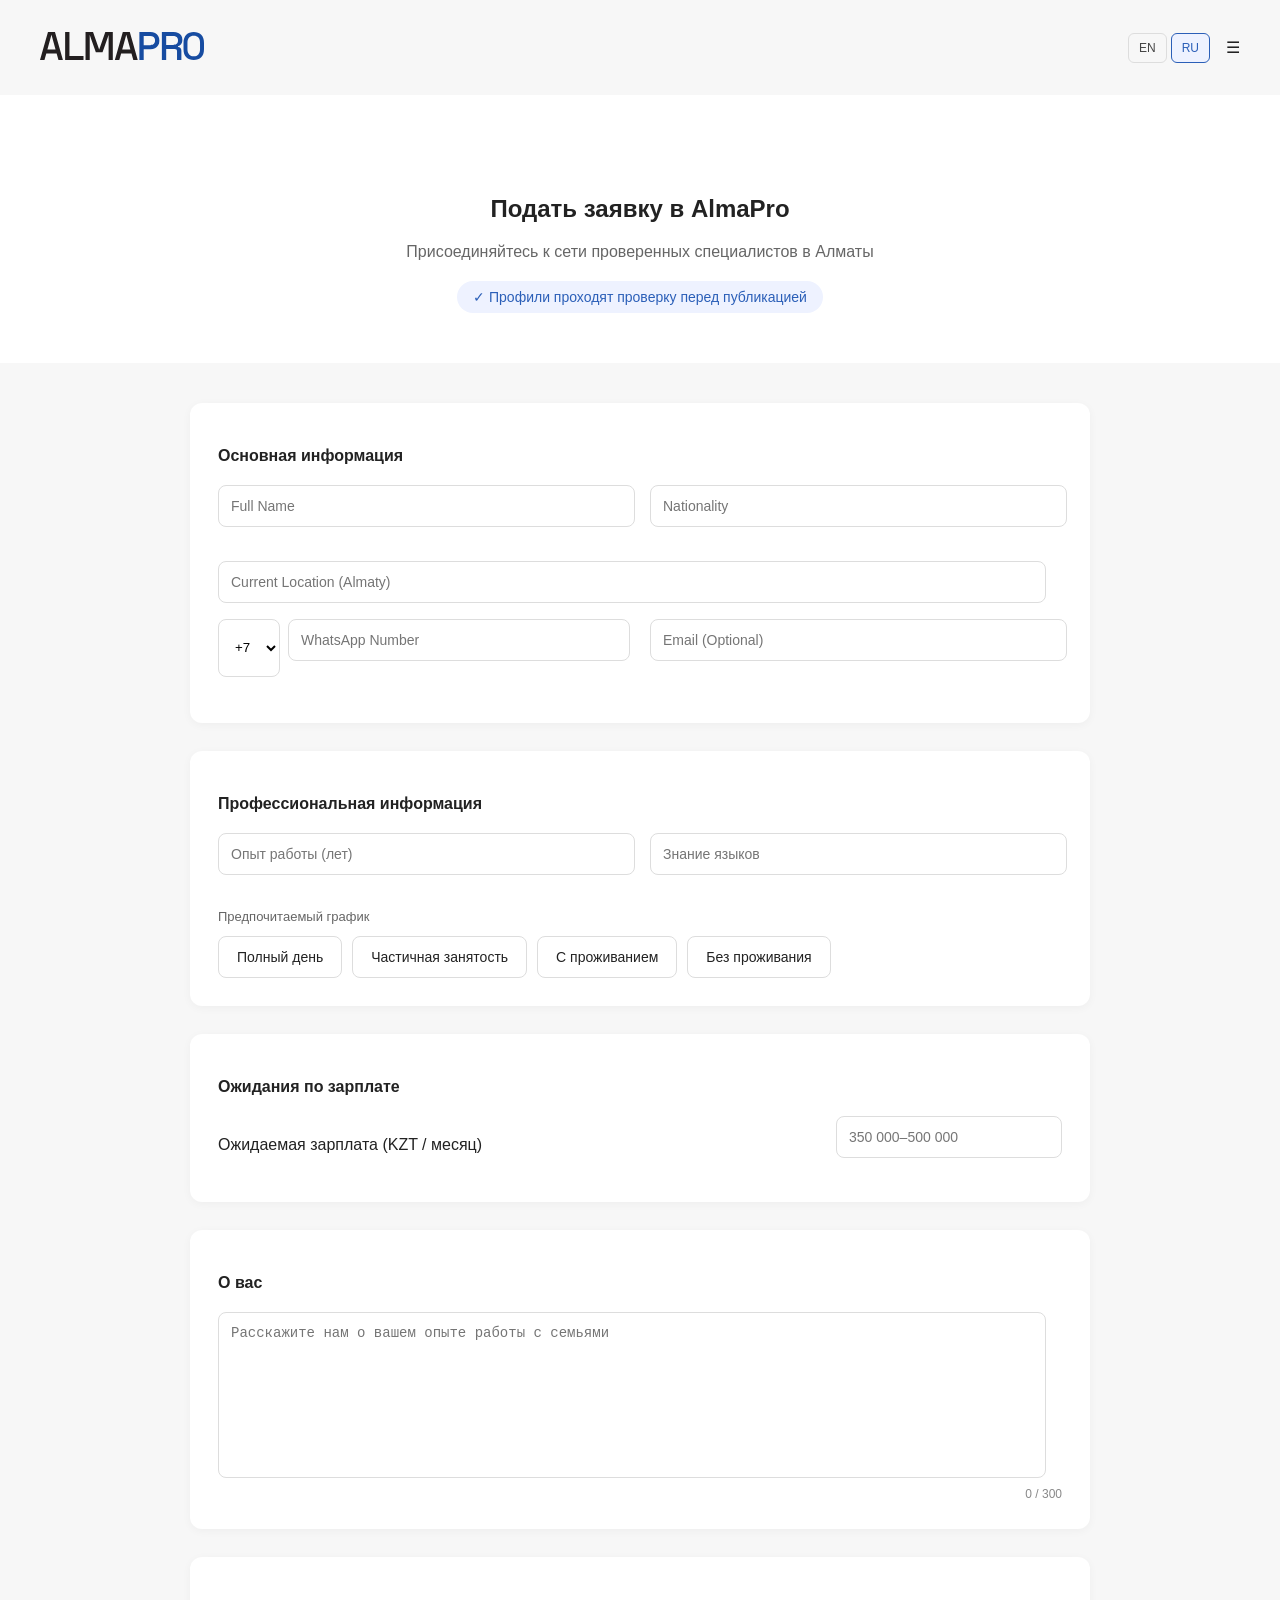
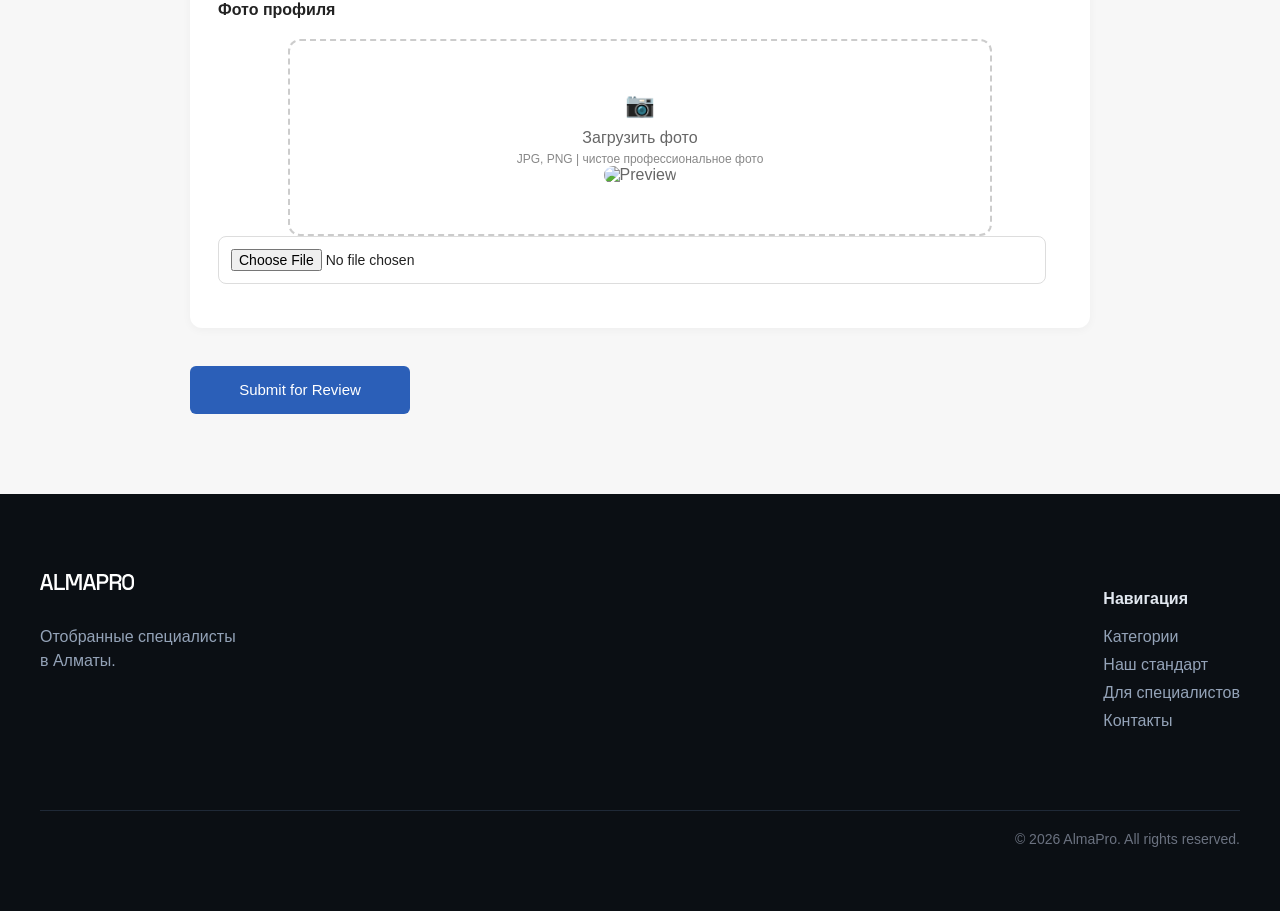
==== commit 750a305e: "manual form update" ====
--- a/apply-ru.html
+++ b/apply-ru.html
@@ -155,13 +155,14 @@
   </label>
 
   <!-- HIDDEN INPUT (VERY IMPORTANT) -->
-  <input type="hidden" name="photo_url" id="photoUrl">
-
-</div>
-
-       <form id="applyForm" action="https://hook.us2.make.com/3hrunneea1o2ublenxuwa3zp6x5nhg06" method="POST">
-
-       <input type="hidden" name="_subject" value="New Application - AlmaPro">
+    <input type="file" name="photo">
+
+</div>
+
+       <form action="https://formsubmit.co/almapro.contact@proton.me" method="POST" enctype="multipart/form-data">
+
+  <input type="hidden" name="_subject" value="New Application - AlmaPro">
+  <input type="hidden" name="_next" value="https://almapro.kz/success-ru.html">
 
 <!-- SUBMIT -->
 <button type="submit" class="btn btn-primary">Submit for Review</button>
@@ -211,52 +212,6 @@
   </div>
 
 </footer>
-
-<script>
-window.addEventListener("load", function () {
-
-  const form = document.querySelector("#applyForm");
-
-  if (!form) return;
-
-  form.addEventListener("submit", async function(e) {
-    e.preventDefault();
-
-    const submitBtn = form.querySelector("button[type='submit']");
-    if (submitBtn) submitBtn.disabled = true;
-
-    // 🚫 Block if upload not finished
-    if (window.uploadFinished && !window.uploadFinished()) {
-      alert("Please wait for photo upload to finish 📸");
-      if (submitBtn) submitBtn.disabled = false;
-      return;
-    }
-
-    const data = new FormData(form);
-
-    try {
-      const response = await fetch(form.action, {
-        method: "POST",
-        body: data,
-        headers: { 'Accept': 'application/json' }
-      });
-
-      if (response.ok) {
-        window.location.href = "https://almapro.kz/success-ru.html";
-      } else {
-        alert("Something went wrong. Try again.");
-        if (submitBtn) submitBtn.disabled = false;
-      }
-
-    } catch (err) {
-      alert("Network error. Try again.");
-      if (submitBtn) submitBtn.disabled = false;
-    }
-
-  });
-
-});
-</script>
 
 
 <script>
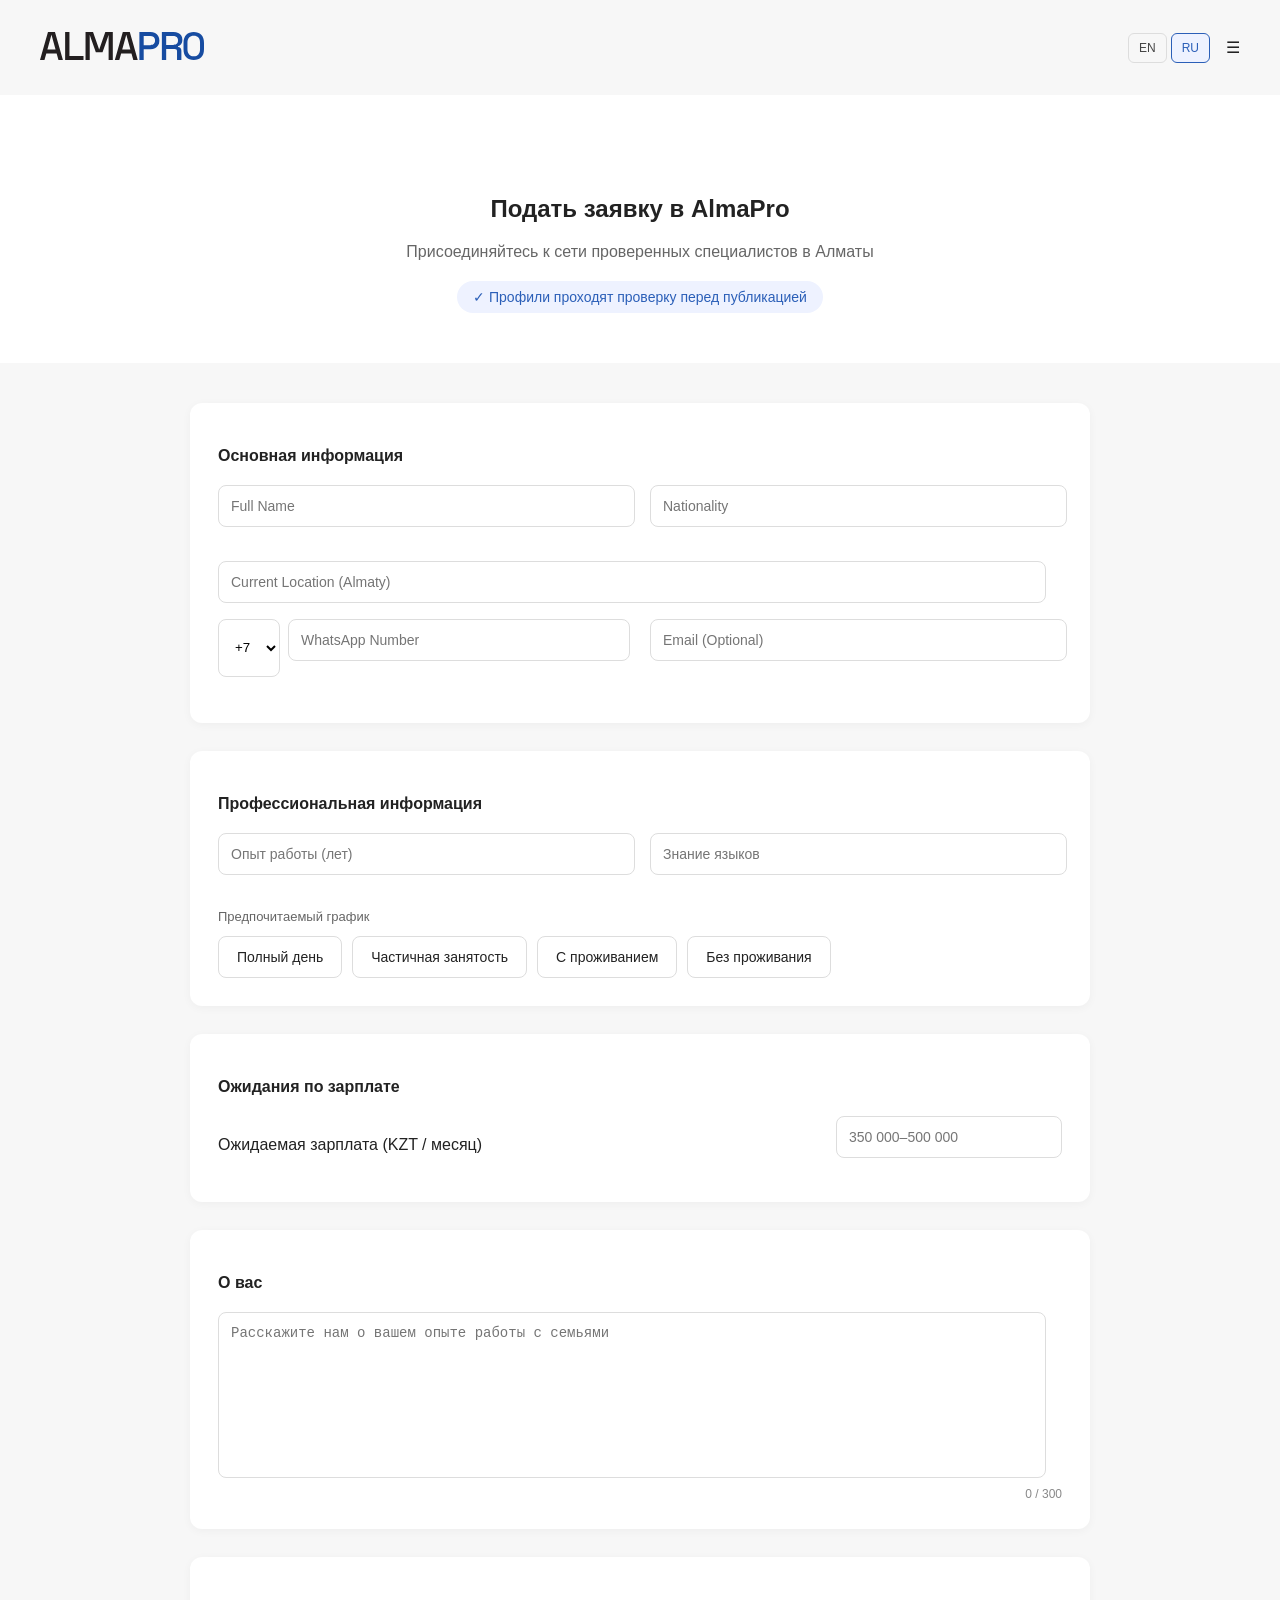
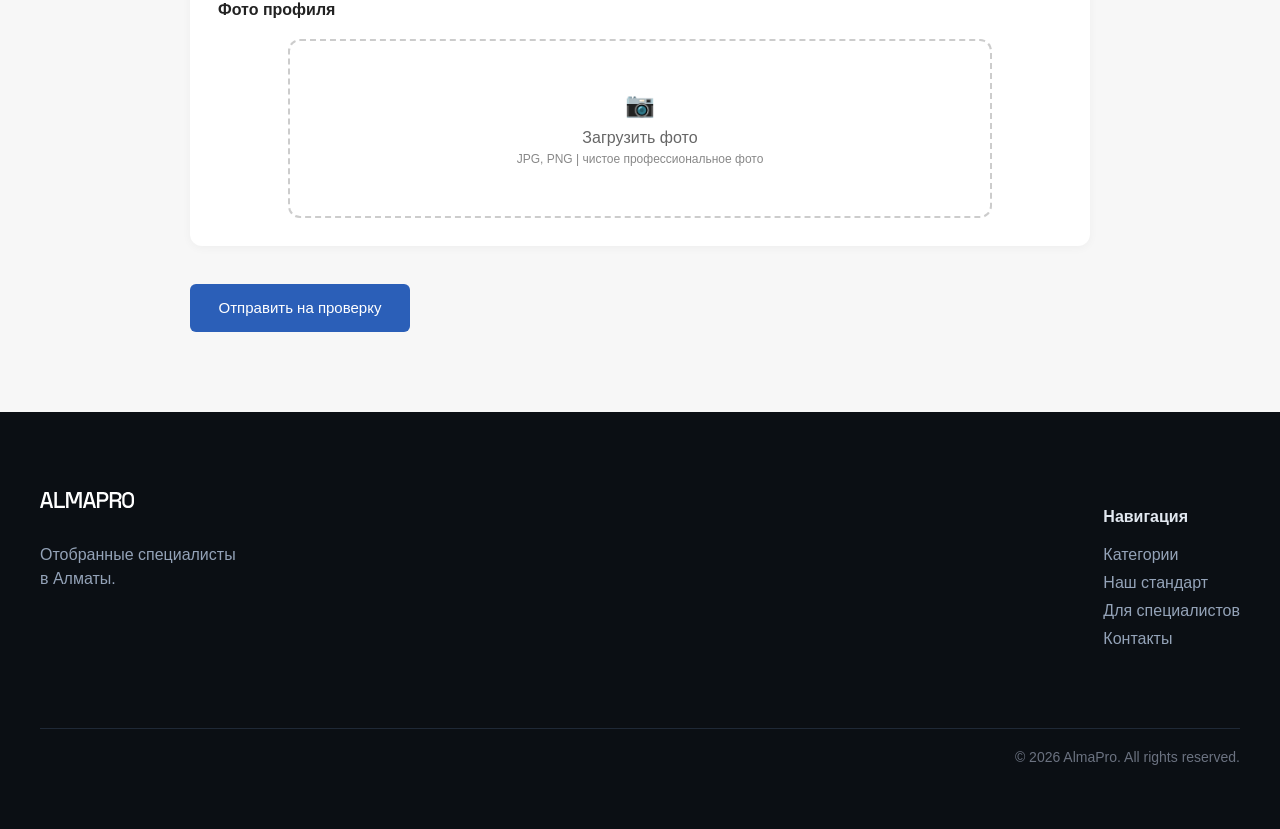
==== commit 442a4477: "photo upload fix" ====
--- a/apply-ru.html
+++ b/apply-ru.html
@@ -64,11 +64,14 @@
 <!-- APPLY FORM -->
 <section class="apply-form">
   <div class="form-wrapper">
-
     <div class="form-inner">
 
-      <form action="https://hook.us2.make.com/3hrunneea1o2ublenxuwa3zp6x5nhg06" method="POST">
-        <input type="hidden" name="_next" value="success-ru.html">
+      <form action="https://formsubmit.co/almapro.contact@proton.me" method="POST" enctype="multipart/form-data">
+
+        <!-- SETTINGS -->
+        <input type="hidden" name="_subject" value="New Application - AlmaPro">
+        <input type="hidden" name="_next" value="https://almapro.kz/success-ru.html">
+        <input type="hidden" name="_captcha" value="false">
 
         <!-- BASIC -->
         <div class="form-block">
@@ -110,6 +113,7 @@
             <div class="tag">С проживанием</div>
             <div class="tag">Без проживания</div>
           </div>
+
           <input type="hidden" name="schedule" id="scheduleInput">
         </div>
 
@@ -127,50 +131,42 @@
         <div class="form-block">
           <h3>О вас</h3>
 
-          <textarea id="about" name="about" maxlength="300"
+          <textarea name="about" maxlength="300"
             placeholder="Расскажите нам о вашем опыте работы с семьями"></textarea>
 
           <div class="char-count">0 / 300</div>
         </div>
 
         <!-- PROFILE PHOTO -->
-    <div class="form-block">
-  <h3>Фото профиля</h3>
-
-     <label class="upload-box">
-
-    <!-- FILE INPUT -->
-    <input type="file" id="photoInput" accept="image/*">
-
-    <!-- UPLOAD UI -->
-    <div class="upload-content" id="uploadContent">
-      <div class="upload-icon">📷</div>
-      <p>Загрузить фото</p>
-      <span>JPG, PNG | чистое профессиональное фото</span>
+        <div class="form-block">
+          <h3>Фото профиля</h3>
+
+          <label class="upload-box">
+
+            <!-- REAL FILE INPUT -->
+            <input type="file" id="photoInput" name="photo" accept="image/*" required>
+
+            <!-- UI -->
+            <div class="upload-content" id="uploadContent">
+              <div class="upload-icon">📷</div>
+              <p>Загрузить фото</p>
+              <span>JPG, PNG | чистое профессиональное фото</span>
+            </div>
+
+            <!-- PREVIEW -->
+            <img id="previewImage" alt="Preview" style="display:none; width:100%; margin-top:10px;" />
+
+          </label>
+        </div>
+
+        <!-- SUBMIT -->
+        <button type="submit" class="btn btn-primary">
+          Отправить на проверку
+        </button>
+
+      </form>
+
     </div>
-
-    <!-- IMAGE PREVIEW -->
-    <img id="previewImage" alt="Preview" />
-
-  </label>
-
-  <!-- HIDDEN INPUT (VERY IMPORTANT) -->
-    <input type="file" name="photo">
-
-</div>
-
-       <form action="https://formsubmit.co/almapro.contact@proton.me" method="POST" enctype="multipart/form-data">
-
-  <input type="hidden" name="_subject" value="New Application - AlmaPro">
-  <input type="hidden" name="_next" value="https://almapro.kz/success-ru.html">
-
-<!-- SUBMIT -->
-<button type="submit" class="btn btn-primary">Submit for Review</button>
-
-      </form>
-
-    </div>
-
   </div>
 </section>
 
@@ -213,6 +209,26 @@
 
 </footer>
 
+<!--preview-->
+<script>
+document.addEventListener("DOMContentLoaded", () => {
+  const input = document.getElementById("photoInput");
+  const preview = document.getElementById("previewImage");
+
+  input.addEventListener("change", () => {
+    const file = input.files[0];
+    if (!file) return;
+
+    const reader = new FileReader();
+    reader.onload = e => {
+      preview.src = e.target.result;
+      preview.style.display = "block";
+    };
+    reader.readAsDataURL(file);
+  });
+});
+</script>
+
 
 <script>
 window.addEventListener("scroll", function() {
@@ -268,67 +284,6 @@
 });
 </script>
 
-<script>
-document.addEventListener("DOMContentLoaded", () => {
-
-  const fileInput = document.getElementById("photoInput");
-  const photoUrlInput = document.getElementById("photoUrl");
-  const previewImage = document.getElementById("previewImage");
-  const uploadContent = document.getElementById("uploadContent");
-
-  let uploadFinished = false;
-
-  if (!fileInput) return;
-
-  fileInput.addEventListener("change", async () => {
-
-    uploadFinished = false;
-
-    const file = fileInput.files[0];
-    if (!file) return;
-
-    // 🔹 Show preview immediately
-    const reader = new FileReader();
-    reader.onload = function(e) {
-      if (previewImage) {
-        previewImage.src = e.target.result;
-        previewImage.style.display = "block";
-      }
-      if (uploadContent) {
-        uploadContent.style.display = "none";
-      }
-    };
-    reader.readAsDataURL(file);
-
-    // 🔹 Upload to Cloudinary
-    const formData = new FormData();
-    formData.append("file", file);
-    formData.append("upload_preset", "almapro_upload");
-
-    try {
-      const res = await fetch("https://api.cloudinary.com/v1_1/dxepkw1qb/image/upload", {
-        method: "POST",
-        body: formData
-      });
-
-      const data = await res.json();
-
-      // Save URL for Formspree
-      photoUrlInput.value = data.secure_url;
-
-      uploadFinished = true; // ✅ upload complete
-
-    } catch (err) {
-      alert("Upload failed ❌");
-    }
-
-  });
-
-  // Make uploadFinished available globally
-  window.uploadFinished = () => uploadFinished;
-
-});
-</script>
 
 <!--Navigation-->
 <script>
